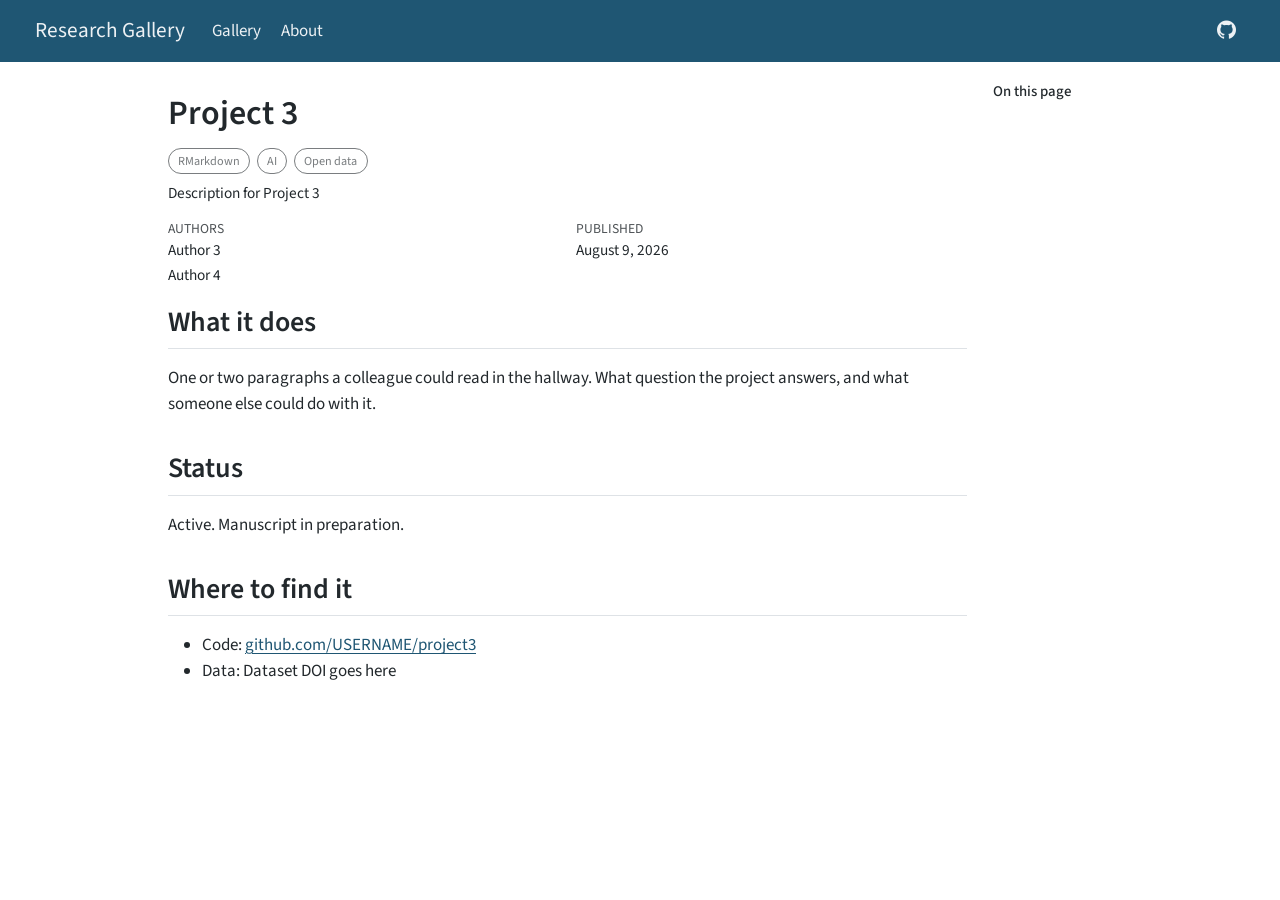
==== projects/project_3/index.html @ 7614b591 "Built site for gh-pages" ====
<!DOCTYPE html>
<html xmlns="http://www.w3.org/1999/xhtml" lang="en" xml:lang="en"><head>

<meta charset="utf-8">
<meta name="generator" content="quarto-1.8.25">

<meta name="viewport" content="width=device-width, initial-scale=1.0, user-scalable=yes">

<meta name="author" content="Author 3">
<meta name="author" content="Author 4">
<meta name="dcterms.date" content="2026-08-09">
<meta name="description" content="Description for Project 3">

<title>Project 3 – Research Gallery</title>
<style>
code{white-space: pre-wrap;}
span.smallcaps{font-variant: small-caps;}
div.columns{display: flex; gap: min(4vw, 1.5em);}
div.column{flex: auto; overflow-x: auto;}
div.hanging-indent{margin-left: 1.5em; text-indent: -1.5em;}
ul.task-list{list-style: none;}
ul.task-list li input[type="checkbox"] {
  width: 0.8em;
  margin: 0 0.8em 0.2em -1em; /* quarto-specific, see https://github.com/quarto-dev/quarto-cli/issues/4556 */ 
  vertical-align: middle;
}
</style>


<script src="../../site_libs/quarto-nav/quarto-nav.js"></script>
<script src="../../site_libs/quarto-nav/headroom.min.js"></script>
<script src="../../site_libs/clipboard/clipboard.min.js"></script>
<script src="../../site_libs/quarto-search/autocomplete.umd.js"></script>
<script src="../../site_libs/quarto-search/fuse.min.js"></script>
<script src="../../site_libs/quarto-search/quarto-search.js"></script>
<meta name="quarto:offset" content="../../">
<script src="../../site_libs/quarto-html/quarto.js" type="module"></script>
<script src="../../site_libs/quarto-html/tabsets/tabsets.js" type="module"></script>
<script src="../../site_libs/quarto-html/axe/axe-check.js" type="module"></script>
<script src="../../site_libs/quarto-html/popper.min.js"></script>
<script src="../../site_libs/quarto-html/tippy.umd.min.js"></script>
<script src="../../site_libs/quarto-html/anchor.min.js"></script>
<link href="../../site_libs/quarto-html/tippy.css" rel="stylesheet">
<link href="../../site_libs/quarto-html/quarto-syntax-highlighting-7b89279ff1a6dce999919e0e67d4d9ec.css" rel="stylesheet" id="quarto-text-highlighting-styles">
<script src="../../site_libs/bootstrap/bootstrap.min.js"></script>
<link href="../../site_libs/bootstrap/bootstrap-icons.css" rel="stylesheet">
<link href="../../site_libs/bootstrap/bootstrap-68f03cd8d2126bb825110fcc3b9cdb08.min.css" rel="stylesheet" append-hash="true" id="quarto-bootstrap" data-mode="light">
<script id="quarto-search-options" type="application/json">{
  "location": "navbar",
  "copy-button": false,
  "collapse-after": 3,
  "panel-placement": "end",
  "type": "overlay",
  "limit": 50,
  "keyboard-shortcut": [
    "f",
    "/",
    "s"
  ],
  "show-item-context": false,
  "language": {
    "search-no-results-text": "No results",
    "search-matching-documents-text": "matching documents",
    "search-copy-link-title": "Copy link to search",
    "search-hide-matches-text": "Hide additional matches",
    "search-more-match-text": "more match in this document",
    "search-more-matches-text": "more matches in this document",
    "search-clear-button-title": "Clear",
    "search-text-placeholder": "",
    "search-detached-cancel-button-title": "Cancel",
    "search-submit-button-title": "Submit",
    "search-label": "Search"
  }
}</script>


</head>

<body class="nav-fixed quarto-light">

<div id="quarto-search-results"></div>
  <header id="quarto-header" class="headroom fixed-top">
    <nav class="navbar navbar-expand-lg " data-bs-theme="dark">
      <div class="navbar-container container-fluid">
      <div class="navbar-brand-container mx-auto">
    <a href="../../index.html" class="navbar-brand navbar-brand-logo">
    </a>
    <a class="navbar-brand" href="../../index.html">
    <span class="navbar-title">Research Gallery</span>
    </a>
  </div>
            <div id="quarto-search" class="" title="Search"></div>
          <button class="navbar-toggler" type="button" data-bs-toggle="collapse" data-bs-target="#navbarCollapse" aria-controls="navbarCollapse" role="menu" aria-expanded="false" aria-label="Toggle navigation" onclick="if (window.quartoToggleHeadroom) { window.quartoToggleHeadroom(); }">
  <span class="navbar-toggler-icon"></span>
</button>
          <div class="collapse navbar-collapse" id="navbarCollapse">
            <ul class="navbar-nav navbar-nav-scroll me-auto">
  <li class="nav-item">
    <a class="nav-link" href="../../index.html"> 
<span class="menu-text">Gallery</span></a>
  </li>  
  <li class="nav-item">
    <a class="nav-link" href="../../about.html"> 
<span class="menu-text">About</span></a>
  </li>  
</ul>
            <ul class="navbar-nav navbar-nav-scroll ms-auto">
  <li class="nav-item compact">
    <a class="nav-link" href="https://github.com/MikeTrizna/quarto_gallery"> <i class="bi bi-github" role="img" aria-label="Repository">
</i> 
<span class="menu-text"></span></a>
  </li>  
</ul>
          </div> <!-- /navcollapse -->
            <div class="quarto-navbar-tools">
</div>
      </div> <!-- /container-fluid -->
    </nav>
</header>
<!-- content -->
<div id="quarto-content" class="quarto-container page-columns page-rows-contents page-layout-article page-navbar">
<!-- sidebar -->
<!-- margin-sidebar -->
    <div id="quarto-margin-sidebar" class="sidebar margin-sidebar">
        <nav id="TOC" role="doc-toc" class="toc-active">
    <h2 id="toc-title">On this page</h2>
   
  <ul class="collapse">
  <li><a href="#what-it-does" id="toc-what-it-does" class="nav-link active" data-scroll-target="#what-it-does">What it does</a></li>
  <li><a href="#status" id="toc-status" class="nav-link" data-scroll-target="#status">Status</a></li>
  <li><a href="#where-to-find-it" id="toc-where-to-find-it" class="nav-link" data-scroll-target="#where-to-find-it">Where to find it</a></li>
  </ul>
<div class="toc-actions"><ul class="collapse"><li><a href="https://github.com/MikeTrizna/quarto_gallery/issues/new" class="toc-action"><i class="bi bi-github"></i>Report an issue</a></li><li><a href="https://github.com/MikeTrizna/quarto_gallery/edit/main/projects/project_3/index.qmd" class="toc-action"><i class="bi empty"></i>Edit this page</a></li></ul></div></nav>
    </div>
<!-- main -->
<main class="content" id="quarto-document-content">

<header id="title-block-header" class="quarto-title-block default">
<div class="quarto-title">
<h1 class="title">Project 3</h1>
  <div class="quarto-categories">
    <div class="quarto-category">RMarkdown</div>
    <div class="quarto-category">AI</div>
    <div class="quarto-category">Open data</div>
  </div>
  </div>

<div>
  <div class="description">
    <p>Description for Project 3</p>
  </div>
</div>


<div class="quarto-title-meta">

    <div>
    <div class="quarto-title-meta-heading">Authors</div>
    <div class="quarto-title-meta-contents">
             <p>Author 3 </p>
             <p>Author 4 </p>
          </div>
  </div>
    
    <div>
    <div class="quarto-title-meta-heading">Published</div>
    <div class="quarto-title-meta-contents">
      <p class="date">August 9, 2026</p>
    </div>
  </div>
  
    
  </div>
  


</header>


<section id="what-it-does" class="level2">
<h2 class="anchored" data-anchor-id="what-it-does">What it does</h2>
<p>One or two paragraphs a colleague could read in the hallway. What question the project answers, and what someone else could do with it.</p>
</section>
<section id="status" class="level2">
<h2 class="anchored" data-anchor-id="status">Status</h2>
<p>Active. Manuscript in preparation.</p>
</section>
<section id="where-to-find-it" class="level2">
<h2 class="anchored" data-anchor-id="where-to-find-it">Where to find it</h2>
<ul>
<li>Code: <a href="https://github.com/USERNAME/project3">github.com/USERNAME/project3</a></li>
<li>Data: Dataset DOI goes here</li>
</ul>


</section>

</main> <!-- /main -->
<script id="quarto-html-after-body" type="application/javascript">
  window.document.addEventListener("DOMContentLoaded", function (event) {
    const icon = "";
    const anchorJS = new window.AnchorJS();
    anchorJS.options = {
      placement: 'right',
      icon: icon
    };
    anchorJS.add('.anchored');
    const isCodeAnnotation = (el) => {
      for (const clz of el.classList) {
        if (clz.startsWith('code-annotation-')) {                     
          return true;
        }
      }
      return false;
    }
    const onCopySuccess = function(e) {
      // button target
      const button = e.trigger;
      // don't keep focus
      button.blur();
      // flash "checked"
      button.classList.add('code-copy-button-checked');
      var currentTitle = button.getAttribute("title");
      button.setAttribute("title", "Copied!");
      let tooltip;
      if (window.bootstrap) {
        button.setAttribute("data-bs-toggle", "tooltip");
        button.setAttribute("data-bs-placement", "left");
        button.setAttribute("data-bs-title", "Copied!");
        tooltip = new bootstrap.Tooltip(button, 
          { trigger: "manual", 
            customClass: "code-copy-button-tooltip",
            offset: [0, -8]});
        tooltip.show();    
      }
      setTimeout(function() {
        if (tooltip) {
          tooltip.hide();
          button.removeAttribute("data-bs-title");
          button.removeAttribute("data-bs-toggle");
          button.removeAttribute("data-bs-placement");
        }
        button.setAttribute("title", currentTitle);
        button.classList.remove('code-copy-button-checked');
      }, 1000);
      // clear code selection
      e.clearSelection();
    }
    const getTextToCopy = function(trigger) {
      const outerScaffold = trigger.parentElement.cloneNode(true);
      const codeEl = outerScaffold.querySelector('code');
      for (const childEl of codeEl.children) {
        if (isCodeAnnotation(childEl)) {
          childEl.remove();
        }
      }
      return codeEl.innerText;
    }
    const clipboard = new window.ClipboardJS('.code-copy-button:not([data-in-quarto-modal])', {
      text: getTextToCopy
    });
    clipboard.on('success', onCopySuccess);
    if (window.document.getElementById('quarto-embedded-source-code-modal')) {
      const clipboardModal = new window.ClipboardJS('.code-copy-button[data-in-quarto-modal]', {
        text: getTextToCopy,
        container: window.document.getElementById('quarto-embedded-source-code-modal')
      });
      clipboardModal.on('success', onCopySuccess);
    }
      var localhostRegex = new RegExp(/^(?:http|https):\/\/localhost\:?[0-9]*\//);
      var mailtoRegex = new RegExp(/^mailto:/);
        var filterRegex = new RegExp("https:\/\/miketrizna\.github\.io\/research-gallery\/");
      var isInternal = (href) => {
          return filterRegex.test(href) || localhostRegex.test(href) || mailtoRegex.test(href);
      }
      // Inspect non-navigation links and adorn them if external
     var links = window.document.querySelectorAll('a[href]:not(.nav-link):not(.navbar-brand):not(.toc-action):not(.sidebar-link):not(.sidebar-item-toggle):not(.pagination-link):not(.no-external):not([aria-hidden]):not(.dropdown-item):not(.quarto-navigation-tool):not(.about-link)');
      for (var i=0; i<links.length; i++) {
        const link = links[i];
        if (!isInternal(link.href)) {
          // undo the damage that might have been done by quarto-nav.js in the case of
          // links that we want to consider external
          if (link.dataset.originalHref !== undefined) {
            link.href = link.dataset.originalHref;
          }
        }
      }
    function tippyHover(el, contentFn, onTriggerFn, onUntriggerFn) {
      const config = {
        allowHTML: true,
        maxWidth: 500,
        delay: 100,
        arrow: false,
        appendTo: function(el) {
            return el.parentElement;
        },
        interactive: true,
        interactiveBorder: 10,
        theme: 'quarto',
        placement: 'bottom-start',
      };
      if (contentFn) {
        config.content = contentFn;
      }
      if (onTriggerFn) {
        config.onTrigger = onTriggerFn;
      }
      if (onUntriggerFn) {
        config.onUntrigger = onUntriggerFn;
      }
      window.tippy(el, config); 
    }
    const noterefs = window.document.querySelectorAll('a[role="doc-noteref"]');
    for (var i=0; i<noterefs.length; i++) {
      const ref = noterefs[i];
      tippyHover(ref, function() {
        // use id or data attribute instead here
        let href = ref.getAttribute('data-footnote-href') || ref.getAttribute('href');
        try { href = new URL(href).hash; } catch {}
        const id = href.replace(/^#\/?/, "");
        const note = window.document.getElementById(id);
        if (note) {
          return note.innerHTML;
        } else {
          return "";
        }
      });
    }
    const xrefs = window.document.querySelectorAll('a.quarto-xref');
    const processXRef = (id, note) => {
      // Strip column container classes
      const stripColumnClz = (el) => {
        el.classList.remove("page-full", "page-columns");
        if (el.children) {
          for (const child of el.children) {
            stripColumnClz(child);
          }
        }
      }
      stripColumnClz(note)
      if (id === null || id.startsWith('sec-')) {
        // Special case sections, only their first couple elements
        const container = document.createElement("div");
        if (note.children && note.children.length > 2) {
          container.appendChild(note.children[0].cloneNode(true));
          for (let i = 1; i < note.children.length; i++) {
            const child = note.children[i];
            if (child.tagName === "P" && child.innerText === "") {
              continue;
            } else {
              container.appendChild(child.cloneNode(true));
              break;
            }
          }
          if (window.Quarto?.typesetMath) {
            window.Quarto.typesetMath(container);
          }
          return container.innerHTML
        } else {
          if (window.Quarto?.typesetMath) {
            window.Quarto.typesetMath(note);
          }
          return note.innerHTML;
        }
      } else {
        // Remove any anchor links if they are present
        const anchorLink = note.querySelector('a.anchorjs-link');
        if (anchorLink) {
          anchorLink.remove();
        }
        if (window.Quarto?.typesetMath) {
          window.Quarto.typesetMath(note);
        }
        if (note.classList.contains("callout")) {
          return note.outerHTML;
        } else {
          return note.innerHTML;
        }
      }
    }
    for (var i=0; i<xrefs.length; i++) {
      const xref = xrefs[i];
      tippyHover(xref, undefined, function(instance) {
        instance.disable();
        let url = xref.getAttribute('href');
        let hash = undefined; 
        if (url.startsWith('#')) {
          hash = url;
        } else {
          try { hash = new URL(url).hash; } catch {}
        }
        if (hash) {
          const id = hash.replace(/^#\/?/, "");
          const note = window.document.getElementById(id);
          if (note !== null) {
            try {
              const html = processXRef(id, note.cloneNode(true));
              instance.setContent(html);
            } finally {
              instance.enable();
              instance.show();
            }
          } else {
            // See if we can fetch this
            fetch(url.split('#')[0])
            .then(res => res.text())
            .then(html => {
              const parser = new DOMParser();
              const htmlDoc = parser.parseFromString(html, "text/html");
              const note = htmlDoc.getElementById(id);
              if (note !== null) {
                const html = processXRef(id, note);
                instance.setContent(html);
              } 
            }).finally(() => {
              instance.enable();
              instance.show();
            });
          }
        } else {
          // See if we can fetch a full url (with no hash to target)
          // This is a special case and we should probably do some content thinning / targeting
          fetch(url)
          .then(res => res.text())
          .then(html => {
            const parser = new DOMParser();
            const htmlDoc = parser.parseFromString(html, "text/html");
            const note = htmlDoc.querySelector('main.content');
            if (note !== null) {
              // This should only happen for chapter cross references
              // (since there is no id in the URL)
              // remove the first header
              if (note.children.length > 0 && note.children[0].tagName === "HEADER") {
                note.children[0].remove();
              }
              const html = processXRef(null, note);
              instance.setContent(html);
            } 
          }).finally(() => {
            instance.enable();
            instance.show();
          });
        }
      }, function(instance) {
      });
    }
        let selectedAnnoteEl;
        const selectorForAnnotation = ( cell, annotation) => {
          let cellAttr = 'data-code-cell="' + cell + '"';
          let lineAttr = 'data-code-annotation="' +  annotation + '"';
          const selector = 'span[' + cellAttr + '][' + lineAttr + ']';
          return selector;
        }
        const selectCodeLines = (annoteEl) => {
          const doc = window.document;
          const targetCell = annoteEl.getAttribute("data-target-cell");
          const targetAnnotation = annoteEl.getAttribute("data-target-annotation");
          const annoteSpan = window.document.querySelector(selectorForAnnotation(targetCell, targetAnnotation));
          const lines = annoteSpan.getAttribute("data-code-lines").split(",");
          const lineIds = lines.map((line) => {
            return targetCell + "-" + line;
          })
          let top = null;
          let height = null;
          let parent = null;
          if (lineIds.length > 0) {
              //compute the position of the single el (top and bottom and make a div)
              const el = window.document.getElementById(lineIds[0]);
              top = el.offsetTop;
              height = el.offsetHeight;
              parent = el.parentElement.parentElement;
            if (lineIds.length > 1) {
              const lastEl = window.document.getElementById(lineIds[lineIds.length - 1]);
              const bottom = lastEl.offsetTop + lastEl.offsetHeight;
              height = bottom - top;
            }
            if (top !== null && height !== null && parent !== null) {
              // cook up a div (if necessary) and position it 
              let div = window.document.getElementById("code-annotation-line-highlight");
              if (div === null) {
                div = window.document.createElement("div");
                div.setAttribute("id", "code-annotation-line-highlight");
                div.style.position = 'absolute';
                parent.appendChild(div);
              }
              div.style.top = top - 2 + "px";
              div.style.height = height + 4 + "px";
              div.style.left = 0;
              let gutterDiv = window.document.getElementById("code-annotation-line-highlight-gutter");
              if (gutterDiv === null) {
                gutterDiv = window.document.createElement("div");
                gutterDiv.setAttribute("id", "code-annotation-line-highlight-gutter");
                gutterDiv.style.position = 'absolute';
                const codeCell = window.document.getElementById(targetCell);
                const gutter = codeCell.querySelector('.code-annotation-gutter');
                gutter.appendChild(gutterDiv);
              }
              gutterDiv.style.top = top - 2 + "px";
              gutterDiv.style.height = height + 4 + "px";
            }
            selectedAnnoteEl = annoteEl;
          }
        };
        const unselectCodeLines = () => {
          const elementsIds = ["code-annotation-line-highlight", "code-annotation-line-highlight-gutter"];
          elementsIds.forEach((elId) => {
            const div = window.document.getElementById(elId);
            if (div) {
              div.remove();
            }
          });
          selectedAnnoteEl = undefined;
        };
          // Handle positioning of the toggle
      window.addEventListener(
        "resize",
        throttle(() => {
          elRect = undefined;
          if (selectedAnnoteEl) {
            selectCodeLines(selectedAnnoteEl);
          }
        }, 10)
      );
      function throttle(fn, ms) {
      let throttle = false;
      let timer;
        return (...args) => {
          if(!throttle) { // first call gets through
              fn.apply(this, args);
              throttle = true;
          } else { // all the others get throttled
              if(timer) clearTimeout(timer); // cancel #2
              timer = setTimeout(() => {
                fn.apply(this, args);
                timer = throttle = false;
              }, ms);
          }
        };
      }
        // Attach click handler to the DT
        const annoteDls = window.document.querySelectorAll('dt[data-target-cell]');
        for (const annoteDlNode of annoteDls) {
          annoteDlNode.addEventListener('click', (event) => {
            const clickedEl = event.target;
            if (clickedEl !== selectedAnnoteEl) {
              unselectCodeLines();
              const activeEl = window.document.querySelector('dt[data-target-cell].code-annotation-active');
              if (activeEl) {
                activeEl.classList.remove('code-annotation-active');
              }
              selectCodeLines(clickedEl);
              clickedEl.classList.add('code-annotation-active');
            } else {
              // Unselect the line
              unselectCodeLines();
              clickedEl.classList.remove('code-annotation-active');
            }
          });
        }
    const findCites = (el) => {
      const parentEl = el.parentElement;
      if (parentEl) {
        const cites = parentEl.dataset.cites;
        if (cites) {
          return {
            el,
            cites: cites.split(' ')
          };
        } else {
          return findCites(el.parentElement)
        }
      } else {
        return undefined;
      }
    };
    var bibliorefs = window.document.querySelectorAll('a[role="doc-biblioref"]');
    for (var i=0; i<bibliorefs.length; i++) {
      const ref = bibliorefs[i];
      const citeInfo = findCites(ref);
      if (citeInfo) {
        tippyHover(citeInfo.el, function() {
          var popup = window.document.createElement('div');
          citeInfo.cites.forEach(function(cite) {
            var citeDiv = window.document.createElement('div');
            citeDiv.classList.add('hanging-indent');
            citeDiv.classList.add('csl-entry');
            var biblioDiv = window.document.getElementById('ref-' + cite);
            if (biblioDiv) {
              citeDiv.innerHTML = biblioDiv.innerHTML;
            }
            popup.appendChild(citeDiv);
          });
          return popup.innerHTML;
        });
      }
    }
  });
  </script>
</div> <!-- /content -->




<footer class="footer"><div class="nav-footer"><div class="nav-footer-center"><div class="toc-actions d-sm-block d-md-none"><ul><li><a href="https://github.com/MikeTrizna/quarto_gallery/issues/new" class="toc-action"><i class="bi bi-github"></i>Report an issue</a></li><li><a href="https://github.com/MikeTrizna/quarto_gallery/edit/main/projects/project_3/index.qmd" class="toc-action"><i class="bi empty"></i>Edit this page</a></li></ul></div></div></div></footer></body></html>
---- site_libs/quarto-html/tippy.css ----
.tippy-box[data-animation=fade][data-state=hidden]{opacity:0}[data-tippy-root]{max-width:calc(100vw - 10px)}.tippy-box{position:relative;background-color:#333;color:#fff;border-radius:4px;font-size:14px;line-height:1.4;white-space:normal;outline:0;transition-property:transform,visibility,opacity}.tippy-box[data-placement^=top]>.tippy-arrow{bottom:0}.tippy-box[data-placement^=top]>.tippy-arrow:before{bottom:-7px;left:0;border-width:8px 8px 0;border-top-color:initial;transform-origin:center top}.tippy-box[data-placement^=bottom]>.tippy-arrow{top:0}.tippy-box[data-placement^=bottom]>.tippy-arrow:before{top:-7px;left:0;border-width:0 8px 8px;border-bottom-color:initial;transform-origin:center bottom}.tippy-box[data-placement^=left]>.tippy-arrow{right:0}.tippy-box[data-placement^=left]>.tippy-arrow:before{border-width:8px 0 8px 8px;border-left-color:initial;right:-7px;transform-origin:center left}.tippy-box[data-placement^=right]>.tippy-arrow{left:0}.tippy-box[data-placement^=right]>.tippy-arrow:before{left:-7px;border-width:8px 8px 8px 0;border-right-color:initial;transform-origin:center right}.tippy-box[data-inertia][data-state=visible]{transition-timing-function:cubic-bezier(.54,1.5,.38,1.11)}.tippy-arrow{width:16px;height:16px;color:#333}.tippy-arrow:before{content:"";position:absolute;border-color:transparent;border-style:solid}.tippy-content{position:relative;padding:5px 9px;z-index:1}
---- site_libs/quarto-html/quarto-syntax-highlighting-7b89279ff1a6dce999919e0e67d4d9ec.css ----
/* quarto syntax highlight colors */
:root {
  --quarto-hl-ot-color: #003B4F;
  --quarto-hl-at-color: #657422;
  --quarto-hl-ss-color: #20794D;
  --quarto-hl-an-color: #5E5E5E;
  --quarto-hl-fu-color: #4758AB;
  --quarto-hl-st-color: #20794D;
  --quarto-hl-cf-color: #003B4F;
  --quarto-hl-op-color: #5E5E5E;
  --quarto-hl-er-color: #AD0000;
  --quarto-hl-bn-color: #AD0000;
  --quarto-hl-al-color: #AD0000;
  --quarto-hl-va-color: #111111;
  --quarto-hl-bu-color: inherit;
  --quarto-hl-ex-color: inherit;
  --quarto-hl-pp-color: #AD0000;
  --quarto-hl-in-color: #5E5E5E;
  --quarto-hl-vs-color: #20794D;
  --quarto-hl-wa-color: #5E5E5E;
  --quarto-hl-do-color: #5E5E5E;
  --quarto-hl-im-color: #00769E;
  --quarto-hl-ch-color: #20794D;
  --quarto-hl-dt-color: #AD0000;
  --quarto-hl-fl-color: #AD0000;
  --quarto-hl-co-color: #5E5E5E;
  --quarto-hl-cv-color: #5E5E5E;
  --quarto-hl-cn-color: #8f5902;
  --quarto-hl-sc-color: #5E5E5E;
  --quarto-hl-dv-color: #AD0000;
  --quarto-hl-kw-color: #003B4F;
}

/* other quarto variables */
:root {
  --quarto-font-monospace: SFMono-Regular, Menlo, Monaco, Consolas, "Liberation Mono", "Courier New", monospace;
}

/* syntax highlight based on Pandoc's rules */
pre > code.sourceCode > span {
  color: #003B4F;
}

code.sourceCode > span {
  color: #003B4F;
}

div.sourceCode,
div.sourceCode pre.sourceCode {
  color: #003B4F;
}

/* Normal */
code span {
  color: #003B4F;
}

/* Alert */
code span.al {
  color: #AD0000;
  font-style: inherit;
}

/* Annotation */
code span.an {
  color: #5E5E5E;
  font-style: inherit;
}

/* Attribute */
code span.at {
  color: #657422;
  font-style: inherit;
}

/* BaseN */
code span.bn {
  color: #AD0000;
  font-style: inherit;
}

/* BuiltIn */
code span.bu {
  font-style: inherit;
}

/* ControlFlow */
code span.cf {
  color: #003B4F;
  font-weight: bold;
  font-style: inherit;
}

/* Char */
code span.ch {
  color: #20794D;
  font-style: inherit;
}

/* Constant */
code span.cn {
  color: #8f5902;
  font-style: inherit;
}

/* Comment */
code span.co {
  color: #5E5E5E;
  font-style: inherit;
}

/* CommentVar */
code span.cv {
  color: #5E5E5E;
  font-style: italic;
}

/* Documentation */
code span.do {
  color: #5E5E5E;
  font-style: italic;
}

/* DataType */
code span.dt {
  color: #AD0000;
  font-style: inherit;
}

/* DecVal */
code span.dv {
  color: #AD0000;
  font-style: inherit;
}

/* Error */
code span.er {
  color: #AD0000;
  font-style: inherit;
}

/* Extension */
code span.ex {
  font-style: inherit;
}

/* Float */
code span.fl {
  color: #AD0000;
  font-style: inherit;
}

/* Function */
code span.fu {
  color: #4758AB;
  font-style: inherit;
}

/* Import */
code span.im {
  color: #00769E;
  font-style: inherit;
}

/* Information */
code span.in {
  color: #5E5E5E;
  font-style: inherit;
}

/* Keyword */
code span.kw {
  color: #003B4F;
  font-weight: bold;
  font-style: inherit;
}

/* Operator */
code span.op {
  color: #5E5E5E;
  font-style: inherit;
}

/* Other */
code span.ot {
  color: #003B4F;
  font-style: inherit;
}

/* Preprocessor */
code span.pp {
  color: #AD0000;
  font-style: inherit;
}

/* SpecialChar */
code span.sc {
  color: #5E5E5E;
  font-style: inherit;
}

/* SpecialString */
code span.ss {
  color: #20794D;
  font-style: inherit;
}

/* String */
code span.st {
  color: #20794D;
  font-style: inherit;
}

/* Variable */
code span.va {
  color: #111111;
  font-style: inherit;
}

/* VerbatimString */
code span.vs {
  color: #20794D;
  font-style: inherit;
}

/* Warning */
code span.wa {
  color: #5E5E5E;
  font-style: italic;
}

.prevent-inlining {
  content: "</";
}

/*# sourceMappingURL=3944bc705cfaf4c80e56f77c5205168a.css.map */
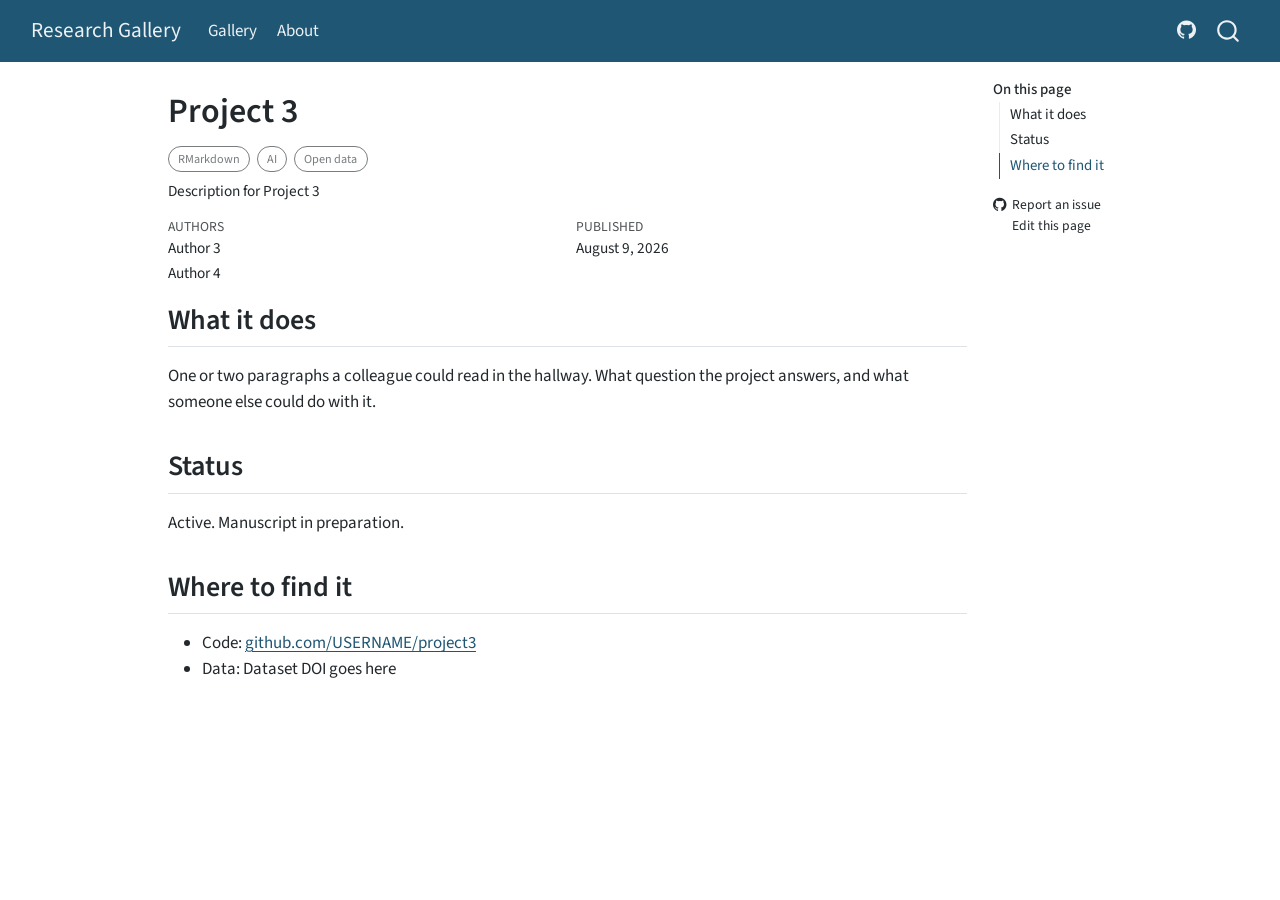
==== commit 5c21f46b: "Built site for gh-pages" ====
--- a/projects/project_3/index.html
+++ b/projects/project_3/index.html
@@ -2,7 +2,7 @@
 <html xmlns="http://www.w3.org/1999/xhtml" lang="en" xml:lang="en"><head>
 
 <meta charset="utf-8">
-<meta name="generator" content="quarto-1.8.25">
+<meta name="generator" content="quarto-1.10.18">
 
 <meta name="viewport" content="width=device-width, initial-scale=1.0, user-scalable=yes">
 
@@ -13,10 +13,16 @@
 
 <title>Project 3 – Research Gallery</title>
 <style>
-code{white-space: pre-wrap;}
+/* Default styles provided by pandoc.
+** See https://pandoc.org/MANUAL.html#variables-for-html for config info.
+*/
 span.smallcaps{font-variant: small-caps;}
-div.columns{display: flex; gap: min(4vw, 1.5em);}
-div.column{flex: auto; overflow-x: auto;}
+div.columns{display: flex; gap: 1.5em;}
+div.column{flex: auto;}
+@media screen {
+div.columns{gap: min(4vw, 1.5em);}
+div.column{overflow-x: auto;}
+}
 div.hanging-indent{margin-left: 1.5em; text-indent: -1.5em;}
 ul.task-list{list-style: none;}
 ul.task-list li input[type="checkbox"] {
@@ -36,15 +42,14 @@
 <meta name="quarto:offset" content="../../">
 <script src="../../site_libs/quarto-html/quarto.js" type="module"></script>
 <script src="../../site_libs/quarto-html/tabsets/tabsets.js" type="module"></script>
-<script src="../../site_libs/quarto-html/axe/axe-check.js" type="module"></script>
 <script src="../../site_libs/quarto-html/popper.min.js"></script>
 <script src="../../site_libs/quarto-html/tippy.umd.min.js"></script>
 <script src="../../site_libs/quarto-html/anchor.min.js"></script>
 <link href="../../site_libs/quarto-html/tippy.css" rel="stylesheet">
-<link href="../../site_libs/quarto-html/quarto-syntax-highlighting-7b89279ff1a6dce999919e0e67d4d9ec.css" rel="stylesheet" id="quarto-text-highlighting-styles">
+<link href="../../site_libs/quarto-html/quarto-syntax-highlighting-64a204ab8560d761af7679ceaba22944.css" rel="stylesheet" id="quarto-text-highlighting-styles">
 <script src="../../site_libs/bootstrap/bootstrap.min.js"></script>
 <link href="../../site_libs/bootstrap/bootstrap-icons.css" rel="stylesheet">
-<link href="../../site_libs/bootstrap/bootstrap-68f03cd8d2126bb825110fcc3b9cdb08.min.css" rel="stylesheet" append-hash="true" id="quarto-bootstrap" data-mode="light">
+<link href="../../site_libs/bootstrap/bootstrap-d44d6429364f1563608beefe9ce1bb7b.min.css" rel="stylesheet" append-hash="true" id="quarto-bootstrap" data-mode="light">
 <script id="quarto-search-options" type="application/json">{
   "location": "navbar",
   "copy-button": false,
@@ -83,8 +88,6 @@
     <nav class="navbar navbar-expand-lg " data-bs-theme="dark">
       <div class="navbar-container container-fluid">
       <div class="navbar-brand-container mx-auto">
-    <a href="../../index.html" class="navbar-brand navbar-brand-logo">
-    </a>
     <a class="navbar-brand" href="../../index.html">
     <span class="navbar-title">Research Gallery</span>
     </a>
--- a/site_libs/quarto-html/quarto-syntax-highlighting-64a204ab8560d761af7679ceaba22944.css
+++ b/site_libs/quarto-html/quarto-syntax-highlighting-64a204ab8560d761af7679ceaba22944.css
@@ -0,0 +1,236 @@
+/* quarto syntax highlight colors */
+:root {
+  --quarto-hl-ot-color: #003B4F;
+  --quarto-hl-at-color: #657422;
+  --quarto-hl-ss-color: #20794D;
+  --quarto-hl-an-color: #5E5E5E;
+  --quarto-hl-fu-color: #4758AB;
+  --quarto-hl-st-color: #20794D;
+  --quarto-hl-cf-color: #003B4F;
+  --quarto-hl-op-color: #5E5E5E;
+  --quarto-hl-er-color: #AD0000;
+  --quarto-hl-bn-color: #AD0000;
+  --quarto-hl-al-color: #AD0000;
+  --quarto-hl-va-color: #111111;
+  --quarto-hl-bu-color: inherit;
+  --quarto-hl-ex-color: inherit;
+  --quarto-hl-pp-color: #AD0000;
+  --quarto-hl-in-color: #5E5E5E;
+  --quarto-hl-vs-color: #20794D;
+  --quarto-hl-wa-color: #5E5E5E;
+  --quarto-hl-do-color: #5E5E5E;
+  --quarto-hl-im-color: #00769E;
+  --quarto-hl-ch-color: #20794D;
+  --quarto-hl-dt-color: #AD0000;
+  --quarto-hl-fl-color: #AD0000;
+  --quarto-hl-co-color: #5E5E5E;
+  --quarto-hl-cv-color: #5E5E5E;
+  --quarto-hl-cn-color: #8f5902;
+  --quarto-hl-sc-color: #5E5E5E;
+  --quarto-hl-dv-color: #AD0000;
+  --quarto-hl-kw-color: #003B4F;
+}
+
+/* other quarto variables */
+:root {
+  --quarto-font-monospace: SFMono-Regular, Menlo, Monaco, Consolas, "Liberation Mono", "Courier New", monospace;
+}
+
+/* syntax highlight based on Pandoc's rules */
+pre > code.sourceCode > span {
+  color: #003B4F;
+}
+
+code.sourceCode > span {
+  color: #003B4F;
+}
+
+div.sourceCode,
+div.sourceCode pre.sourceCode {
+  color: #003B4F;
+}
+
+/* Normal */
+code span {
+  color: #003B4F;
+}
+
+/* Alert */
+code span.al {
+  color: #AD0000;
+  font-style: inherit;
+}
+
+/* Annotation */
+code span.an {
+  color: #5E5E5E;
+  font-style: inherit;
+}
+
+/* Attribute */
+code span.at {
+  color: #657422;
+  font-style: inherit;
+}
+
+/* BaseN */
+code span.bn {
+  color: #AD0000;
+  font-style: inherit;
+}
+
+/* BuiltIn */
+code span.bu {
+  font-style: inherit;
+}
+
+/* ControlFlow */
+code span.cf {
+  color: #003B4F;
+  font-weight: bold;
+  font-style: inherit;
+}
+
+/* Char */
+code span.ch {
+  color: #20794D;
+  font-style: inherit;
+}
+
+/* Constant */
+code span.cn {
+  color: #8f5902;
+  font-style: inherit;
+}
+
+/* Comment */
+code span.co {
+  color: #5E5E5E;
+  font-style: inherit;
+}
+
+/* CommentVar */
+code span.cv {
+  color: #5E5E5E;
+  font-style: italic;
+}
+
+/* Documentation */
+code span.do {
+  color: #5E5E5E;
+  font-style: italic;
+}
+
+/* DataType */
+code span.dt {
+  color: #AD0000;
+  font-style: inherit;
+}
+
+/* DecVal */
+code span.dv {
+  color: #AD0000;
+  font-style: inherit;
+}
+
+/* Error */
+code span.er {
+  color: #AD0000;
+  font-style: inherit;
+}
+
+/* Extension */
+code span.ex {
+  font-style: inherit;
+}
+
+/* Float */
+code span.fl {
+  color: #AD0000;
+  font-style: inherit;
+}
+
+/* Function */
+code span.fu {
+  color: #4758AB;
+  font-style: inherit;
+}
+
+/* Import */
+code span.im {
+  color: #00769E;
+  font-style: inherit;
+}
+
+/* Information */
+code span.in {
+  color: #5E5E5E;
+  font-style: inherit;
+}
+
+/* Keyword */
+code span.kw {
+  color: #003B4F;
+  font-weight: bold;
+  font-style: inherit;
+}
+
+/* Operator */
+code span.op {
+  color: #5E5E5E;
+  font-style: inherit;
+}
+
+/* Other */
+code span.ot {
+  color: #003B4F;
+  font-style: inherit;
+}
+
+/* Preprocessor */
+code span.pp {
+  color: #AD0000;
+  font-style: inherit;
+}
+
+/* SpecialChar */
+code span.sc {
+  color: #5E5E5E;
+  font-style: inherit;
+}
+
+/* SpecialString */
+code span.ss {
+  color: #20794D;
+  font-style: inherit;
+}
+
+/* String */
+code span.st {
+  color: #20794D;
+  font-style: inherit;
+}
+
+/* Variable */
+code span.va {
+  color: #111111;
+  font-style: inherit;
+}
+
+/* VerbatimString */
+code span.vs {
+  color: #20794D;
+  font-style: inherit;
+}
+
+/* Warning */
+code span.wa {
+  color: #5E5E5E;
+  font-style: italic;
+}
+
+.prevent-inlining {
+  content: "</";
+}
+
+/*# sourceMappingURL=9d8d5bb603a83b8298b89080a598c93b.css.map */
